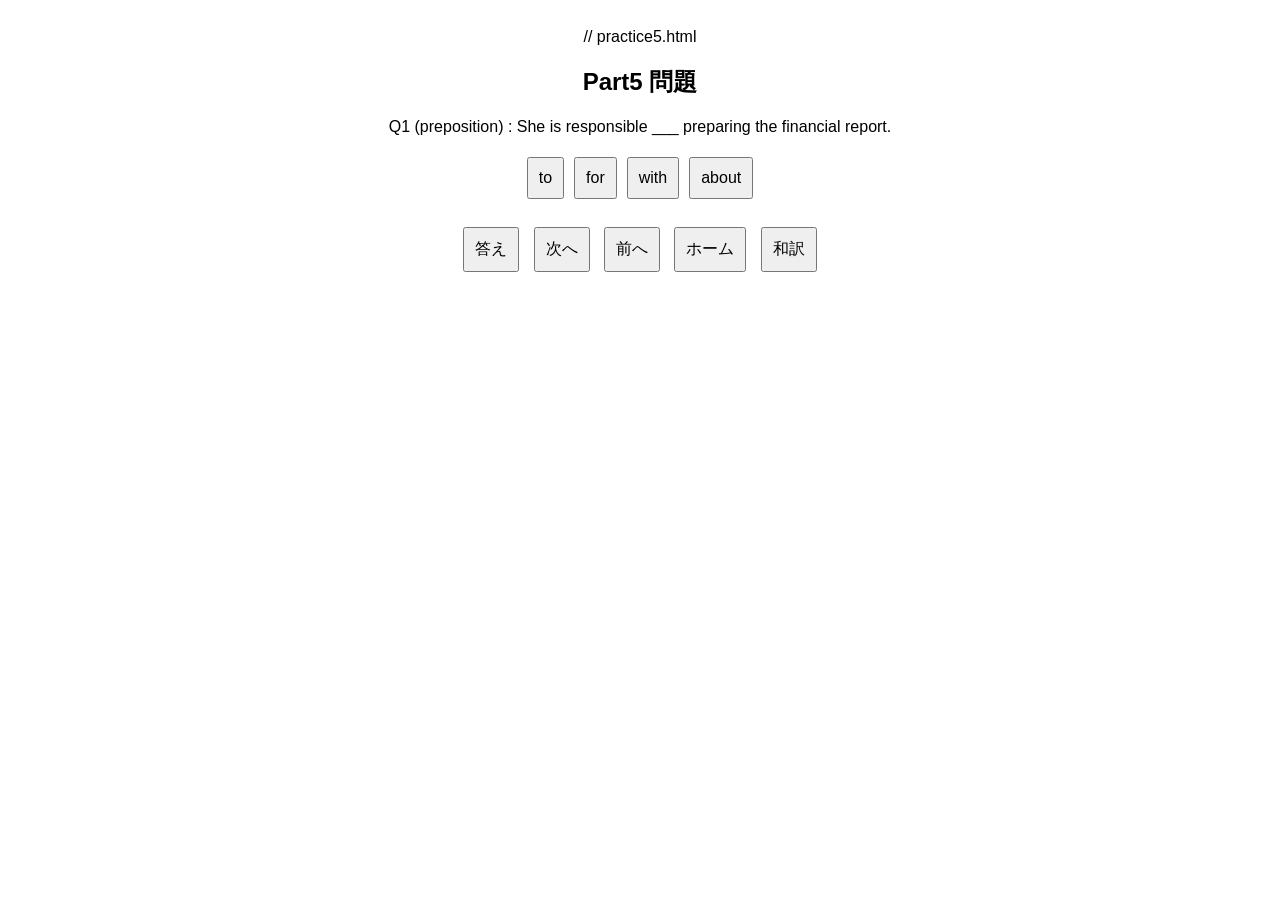
==== practice5.html @ 717695e5 "Prototype preposition only" ====
// practice5.html

<!doctype html>
<html lang="ja">
  <head>
    <meta charset="UTF-8" />
    <title>Part5 練習</title>
    <link rel="stylesheet" href="style.css" />
  </head>
  <body>
    <h2>Part5 問題</h2>

    <div id="question"></div>
    <p id="translation"></p>

    <div id="choices"></div>

    <p id="answer" style="display: none"></p>

    <br />

    <button onclick="showAnswer()">答え</button>
    <button onclick="nextQuestion()">次へ</button>
    <button onclick="prevQuestion()">前へ</button>
    <button onclick="location.href = 'index.html'">ホーム</button>
    <button onclick="showTranslation()">和訳</button>
    
    <script src="data.js"></script>
    <script src="script.js"></script>
  </body>
</html>
---- style.css ----
/* style.css */

body {
  font-family: sans-serif;
  text-align: center;
  padding: 20px;
}

button {
  margin: 5px;
  padding: 10px;
  font-size: 16px;
}
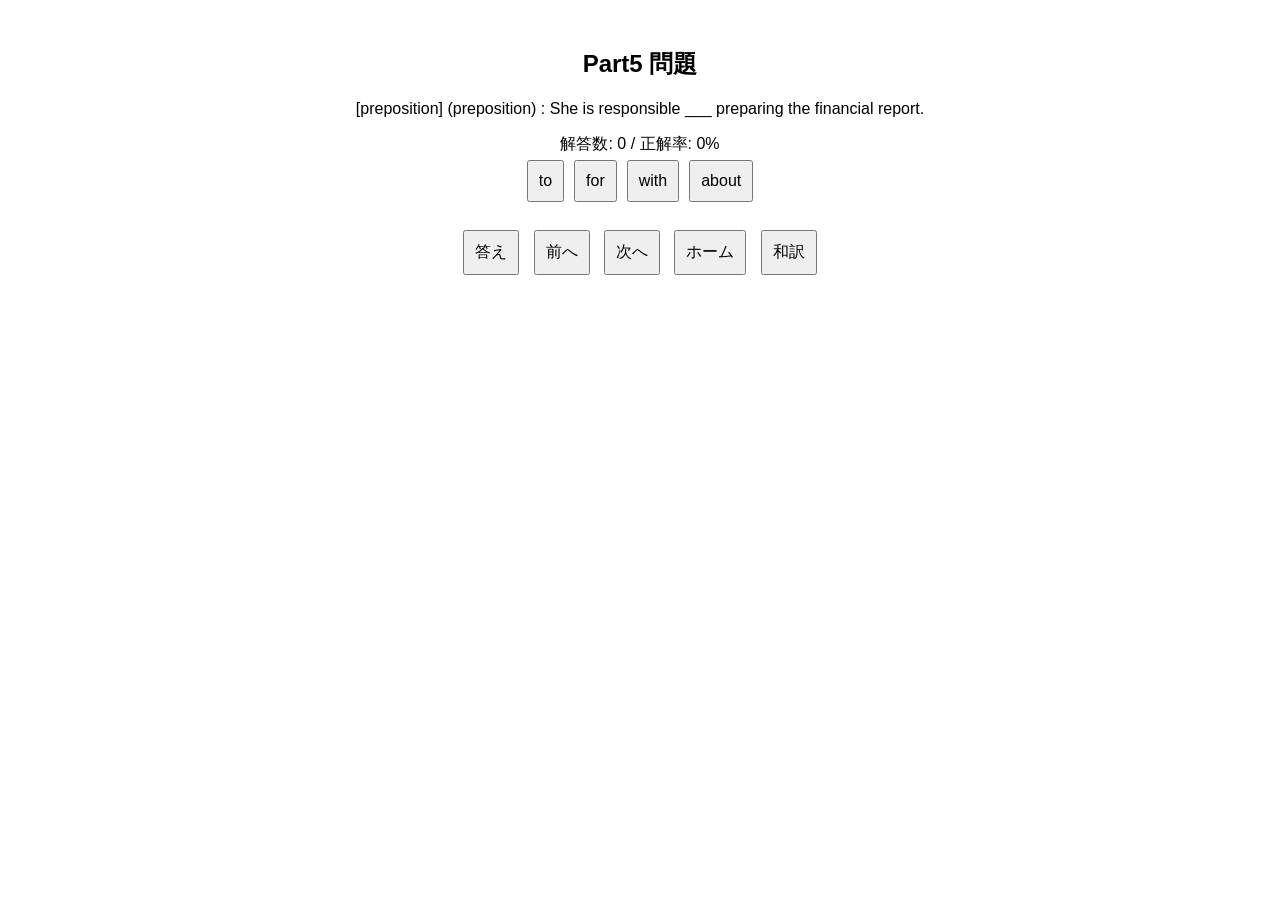
==== commit 571b59f8: "問題番号の表示やめ" ====
--- a/practice5.html
+++ b/practice5.html
@@ -1,5 +1,5 @@
-// practice5.html
-
+<!-- practice5.html -->
+ 
 <!doctype html>
 <html lang="ja">
   <head>
@@ -12,6 +12,7 @@
 
     <div id="question"></div>
     <p id="translation"></p>
+    <div id="stats"></div>
 
     <div id="choices"></div>
 
@@ -20,8 +21,8 @@
     <br />
 
     <button onclick="showAnswer()">答え</button>
+    <button onclick="prevQuestion()">前へ</button>
     <button onclick="nextQuestion()">次へ</button>
-    <button onclick="prevQuestion()">前へ</button>
     <button onclick="location.href = 'index.html'">ホーム</button>
     <button onclick="showTranslation()">和訳</button>
     
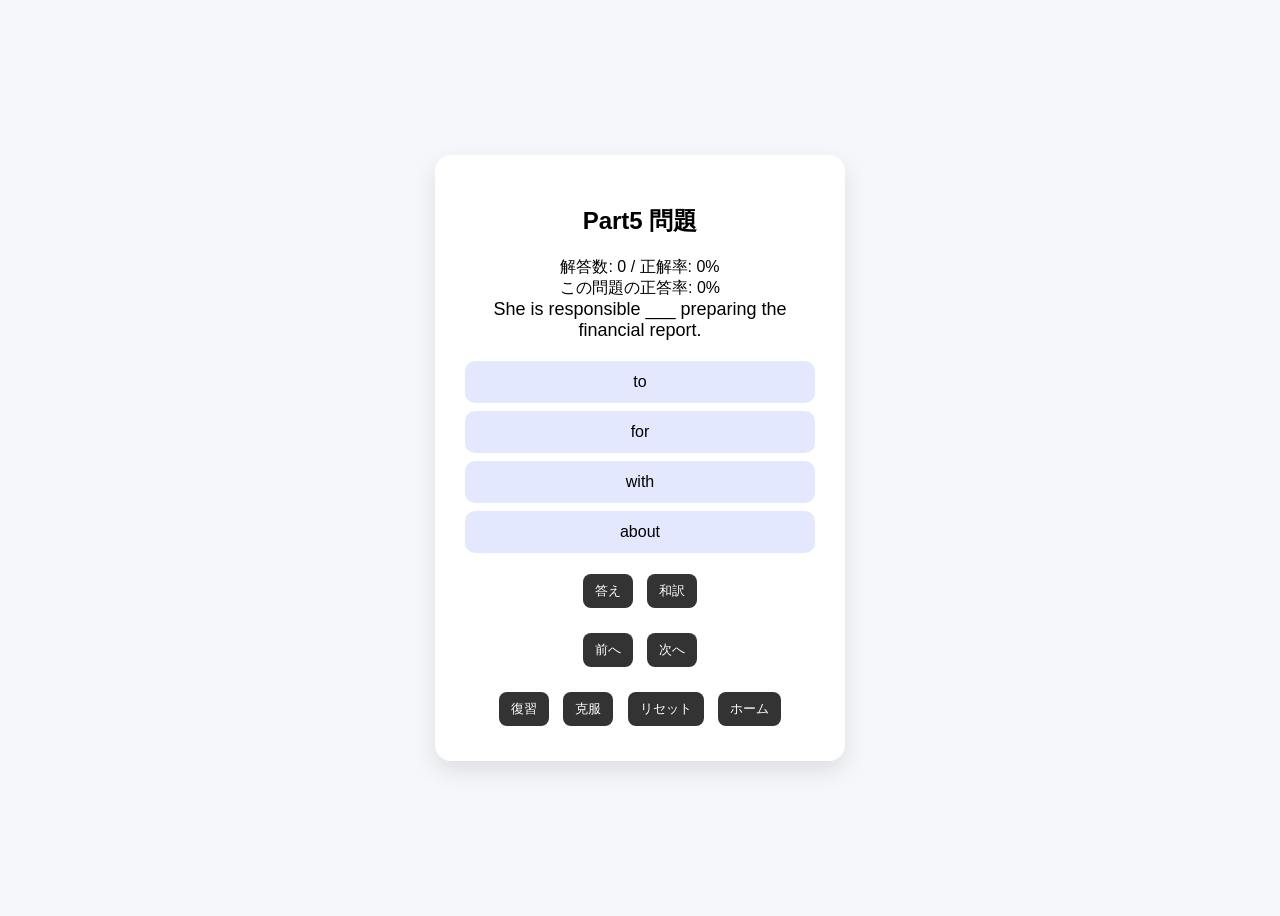
==== commit ff0c413f: "UI改善、プロトタイプ完成" ====
--- a/practice5.html
+++ b/practice5.html
@@ -1,32 +1,48 @@
-<!-- practice5.html -->
- 
 <!doctype html>
 <html lang="ja">
-  <head>
-    <meta charset="UTF-8" />
-    <title>Part5 練習</title>
-    <link rel="stylesheet" href="style.css" />
-  </head>
-  <body>
+<head>
+  <meta charset="UTF-8" />
+  <title>Part5 練習</title>
+  <link rel="stylesheet" href="style.css" />
+</head>
+
+<body>
+
+  <div class="container">
+
     <h2>Part5 問題</h2>
 
+    <div id="stats"></div>
+    <div id="questionStats"></div>
+
     <div id="question"></div>
-    <p id="translation"></p>
-    <div id="stats"></div>
-
     <div id="choices"></div>
 
-    <p id="answer" style="display: none"></p>
+    <p id="answer" style="display:none;"></p>
+    <p id="translation"></p>
+    <p id="comment"></p>
 
-    <br />
+    <div class="controls">
+      <button onclick="showAnswer()">答え</button>
+      <button onclick="showTranslation()">和訳</button>
+    </div>
 
-    <button onclick="showAnswer()">答え</button>
-    <button onclick="prevQuestion()">前へ</button>
-    <button onclick="nextQuestion()">次へ</button>
-    <button onclick="location.href = 'index.html'">ホーム</button>
-    <button onclick="showTranslation()">和訳</button>
-    
-    <script src="data.js"></script>
-    <script src="script.js"></script>
-  </body>
-</html>
+    <div class="controls">
+      <button onclick="prevQuestion()">前へ</button>
+      <button onclick="nextQuestion()">次へ</button>
+    </div>
+
+    <div class="controls">
+      <button onclick="wrongModeNext()">復習</button>
+      <button onclick="removeFromWrong()">克服</button>
+      <button onclick="clearAllData()">リセット</button>
+      <button onclick="location.href='index.html'">ホーム</button>
+    </div>
+
+  </div>
+
+  <script src="data.js"></script>
+  <script src="script.js"></script>
+
+</body>
+</html>
--- a/style.css
+++ b/style.css
@@ -2,12 +2,108 @@
 
 body {
   font-family: sans-serif;
-  text-align: center;
-  padding: 20px;
+  background: #f5f7fb;
+  display: flex;
+  justify-content: center;
+  align-items: center;
+  height: 100vh;
 }
 
-button {
+/* カード */
+.container {
+  background: white;
+  padding: 30px;
+  border-radius: 16px;
+  width: 350px;
+  box-shadow: 0 10px 25px rgba(0,0,0,0.1);
+  text-align: center;
+}
+
+/* 問題 */
+#question {
+  font-size: 18px;
+  margin-bottom: 20px;
+}
+
+/* 選択肢 */
+#choices button {
+  display: block;
+  width: 100%;
+  margin: 8px 0;
+  padding: 12px;
+  border-radius: 10px;
+  border: none;
+  background: #e3e8ff;
+  cursor: pointer;
+  font-size: 16px;
+}
+
+#choices button:hover {
+  background: #cfd8ff;
+}
+
+/* 操作ボタン */
+.controls {
+  margin-top: 15px;
+}
+
+.controls button {
   margin: 5px;
-  padding: 10px;
+  padding: 8px 12px;
+  border-radius: 8px;
+  border: none;
+  background: #333;
+  color: white;
+  cursor: pointer;
+}
+
+.controls button:hover {
+  background: #555;
+}
+.home {
+  background: #f5f7fb;
+  font-family: sans-serif;
+  display: flex;
+  justify-content: center;
+  align-items: center;
+  height: 100vh;
+}
+
+.menu {
+  text-align: center;
+  background: white;
+  padding: 40px;
+  border-radius: 16px;
+  box-shadow: 0 10px 25px rgba(0,0,0,0.1);
+}
+
+.menu h1 {
+  margin-bottom: 10px;
+}
+
+.menu button {
+  display: block;
+  width: 200px;
+  margin: 10px auto;
+  padding: 12px;
+  border-radius: 10px;
+  border: none;
+  background: #4a6cf7;
+  color: white;
   font-size: 16px;
-}+  cursor: pointer;
+}
+
+.menu button:hover {
+  background: #3a5ae0;
+}
+
+button.correct {
+  background: #4caf50 !important;
+  color: white;
+}
+
+button.wrong {
+  background: #f44336 !important;
+  color: white;
+}
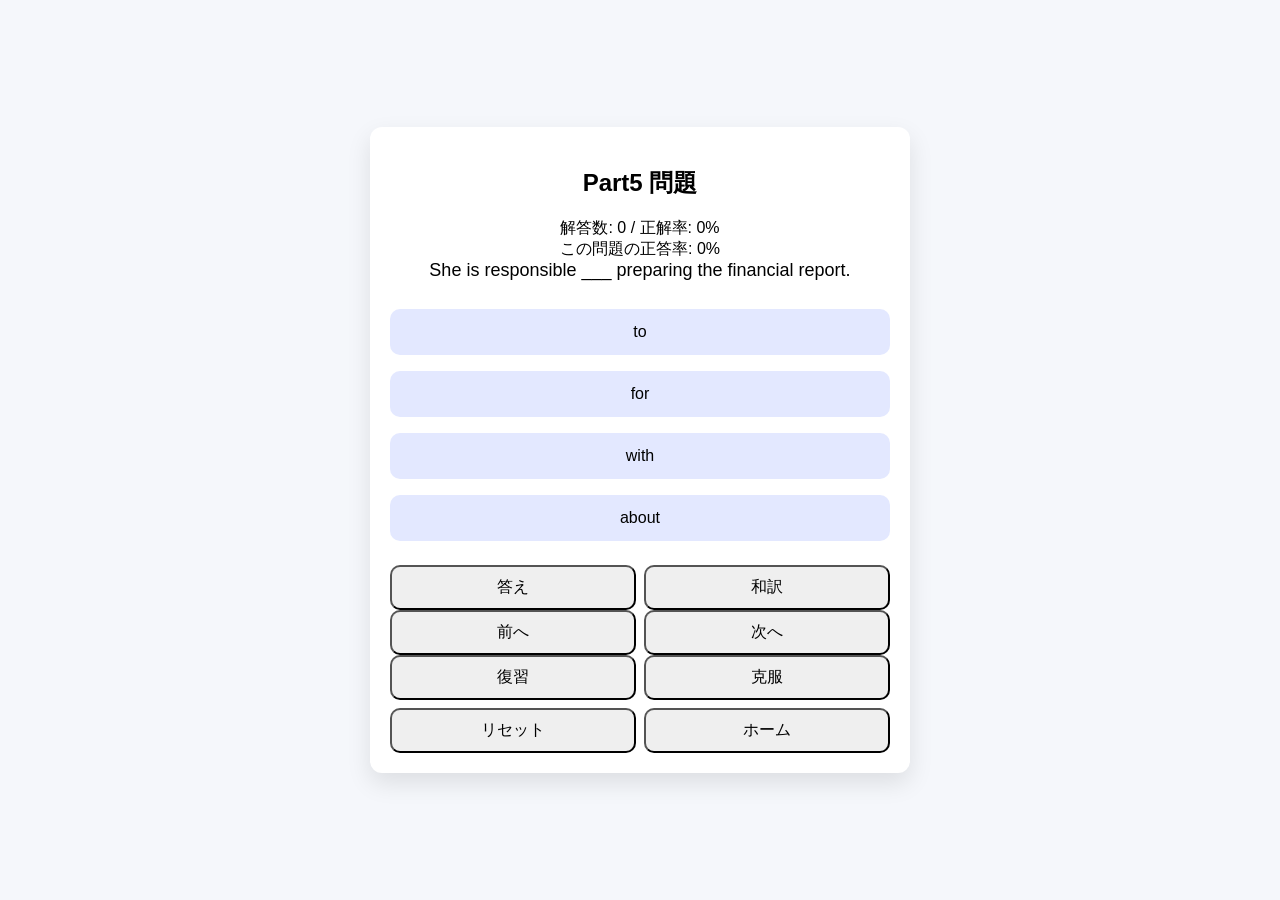
==== commit 22564441: "スマホ用UI対応" ====
--- a/practice5.html
+++ b/practice5.html
@@ -2,6 +2,7 @@
 <html lang="ja">
 <head>
   <meta charset="UTF-8" />
+  <meta name="viewport" content="width=device-width, initial-scale=1.0">
   <title>Part5 練習</title>
   <link rel="stylesheet" href="style.css" />
 </head>
--- a/style.css
+++ b/style.css
@@ -1,20 +1,20 @@
-/* style.css */
-
 body {
   font-family: sans-serif;
   background: #f5f7fb;
   display: flex;
   justify-content: center;
   align-items: center;
-  height: 100vh;
+  min-height: 100vh;
+  margin: 0;
 }
 
-/* カード */
+/* 共通カード */
 .container {
+  width: 92%;
+  max-width: 500px;
   background: white;
-  padding: 30px;
-  border-radius: 16px;
-  width: 350px;
+  padding: 20px;
+  border-radius: 12px;
   box-shadow: 0 10px 25px rgba(0,0,0,0.1);
   text-align: center;
 }
@@ -27,46 +27,37 @@
 
 /* 選択肢 */
 #choices button {
-  display: block;
   width: 100%;
   margin: 8px 0;
-  padding: 12px;
+  padding: 14px;
+  font-size: 16px;
   border-radius: 10px;
   border: none;
   background: #e3e8ff;
   cursor: pointer;
-  font-size: 16px;
-}
-
-#choices button:hover {
-  background: #cfd8ff;
 }
 
 /* 操作ボタン */
 .controls {
-  margin-top: 15px;
+  display: flex;
+  flex-wrap: wrap;
+  gap: 8px;
+  justify-content: center;
 }
 
 .controls button {
-  margin: 5px;
-  padding: 8px 12px;
-  border-radius: 8px;
-  border: none;
-  background: #333;
-  color: white;
-  cursor: pointer;
+  flex: 1 1 40%;
+  min-width: 120px;
 }
 
-.controls button:hover {
-  background: #555;
-}
+/* ホーム画面 */
 .home {
   background: #f5f7fb;
-  font-family: sans-serif;
   display: flex;
   justify-content: center;
   align-items: center;
-  height: 100vh;
+  min-height: 100vh;
+  margin: 0;
 }
 
 .menu {
@@ -77,27 +68,20 @@
   box-shadow: 0 10px 25px rgba(0,0,0,0.1);
 }
 
-.menu h1 {
-  margin-bottom: 10px;
+/* ボタン共通 */
+button {
+  font-size: 16px;
+  padding: 10px;
+  border-radius: 10px;
+  cursor: pointer;
+  -webkit-tap-highlight-color: transparent;
 }
 
-.menu button {
-  display: block;
-  width: 200px;
-  margin: 10px auto;
-  padding: 12px;
-  border-radius: 10px;
-  border: none;
-  background: #4a6cf7;
-  color: white;
-  font-size: 16px;
-  cursor: pointer;
+button:active {
+  transform: scale(0.97);
 }
 
-.menu button:hover {
-  background: #3a5ae0;
-}
-
+/* 正解・不正解 */
 button.correct {
   background: #4caf50 !important;
   color: white;
@@ -106,4 +90,4 @@
 button.wrong {
   background: #f44336 !important;
   color: white;
-}
+}
